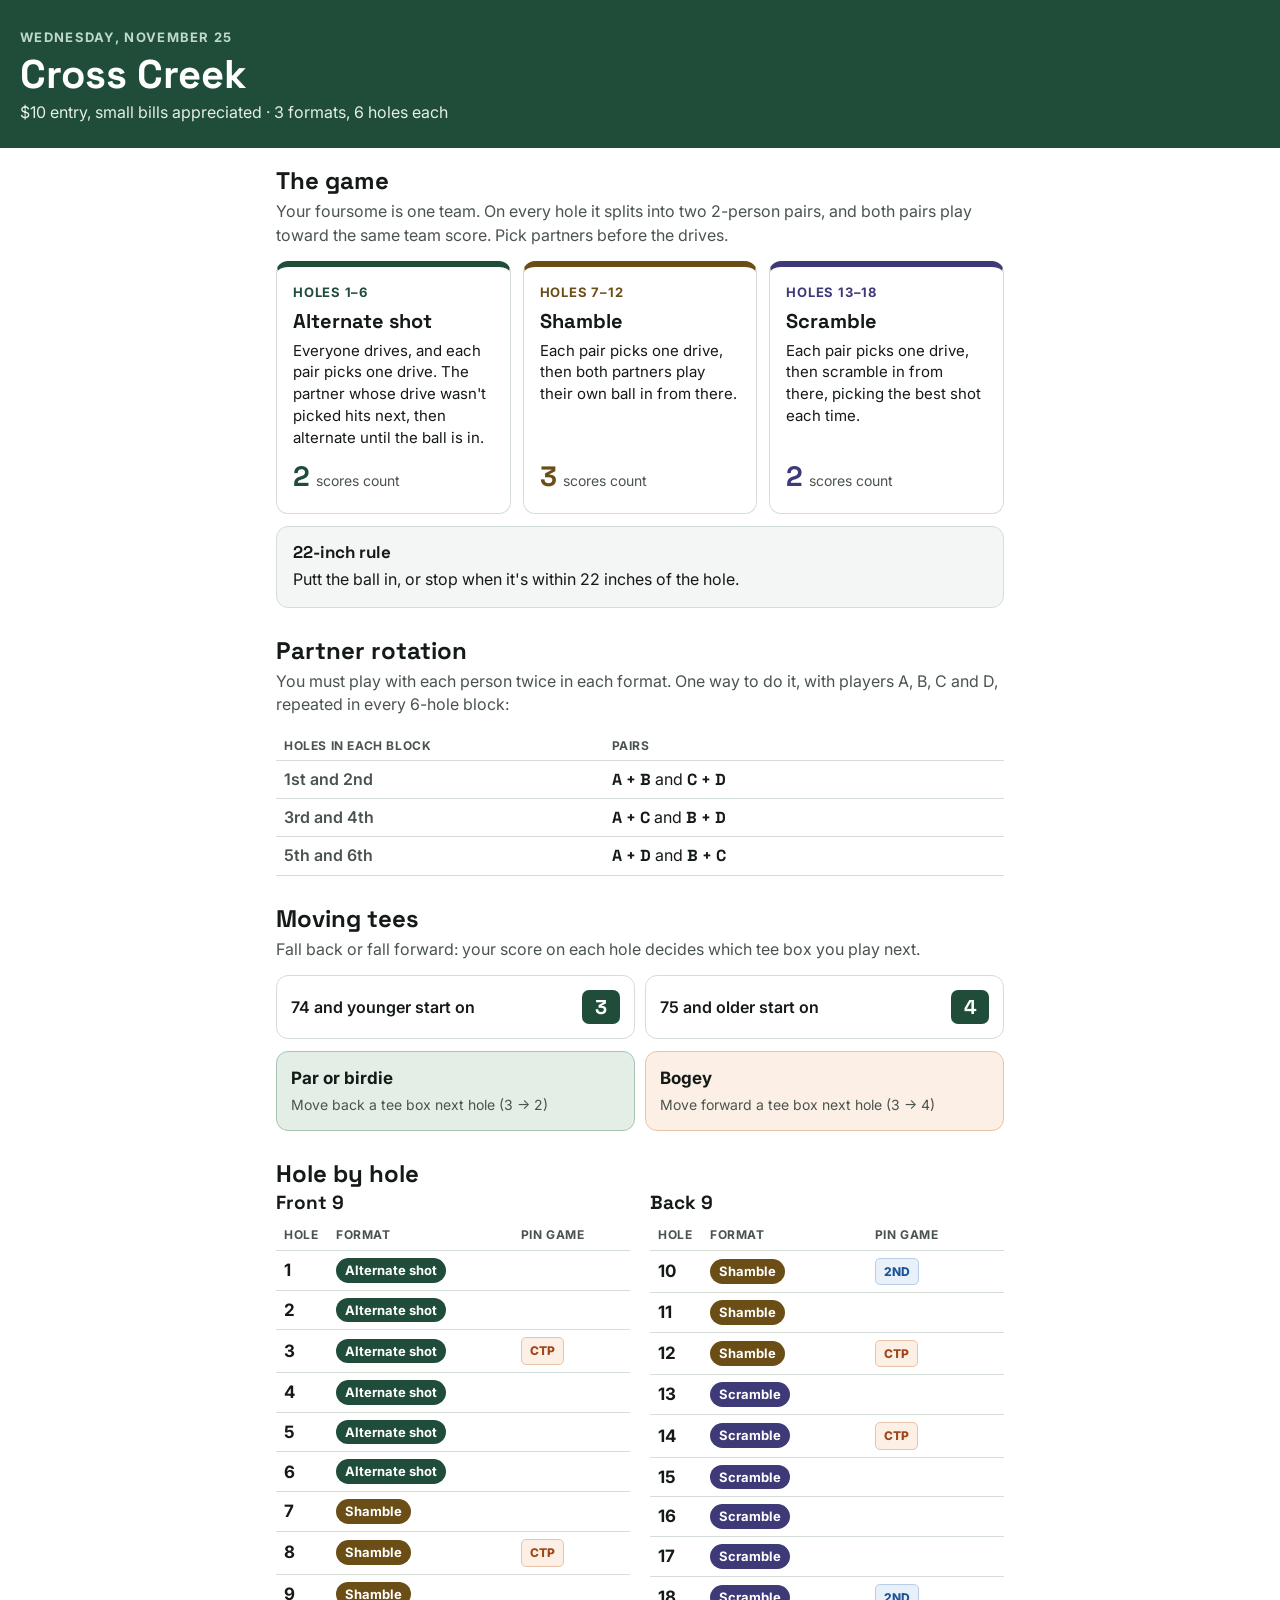
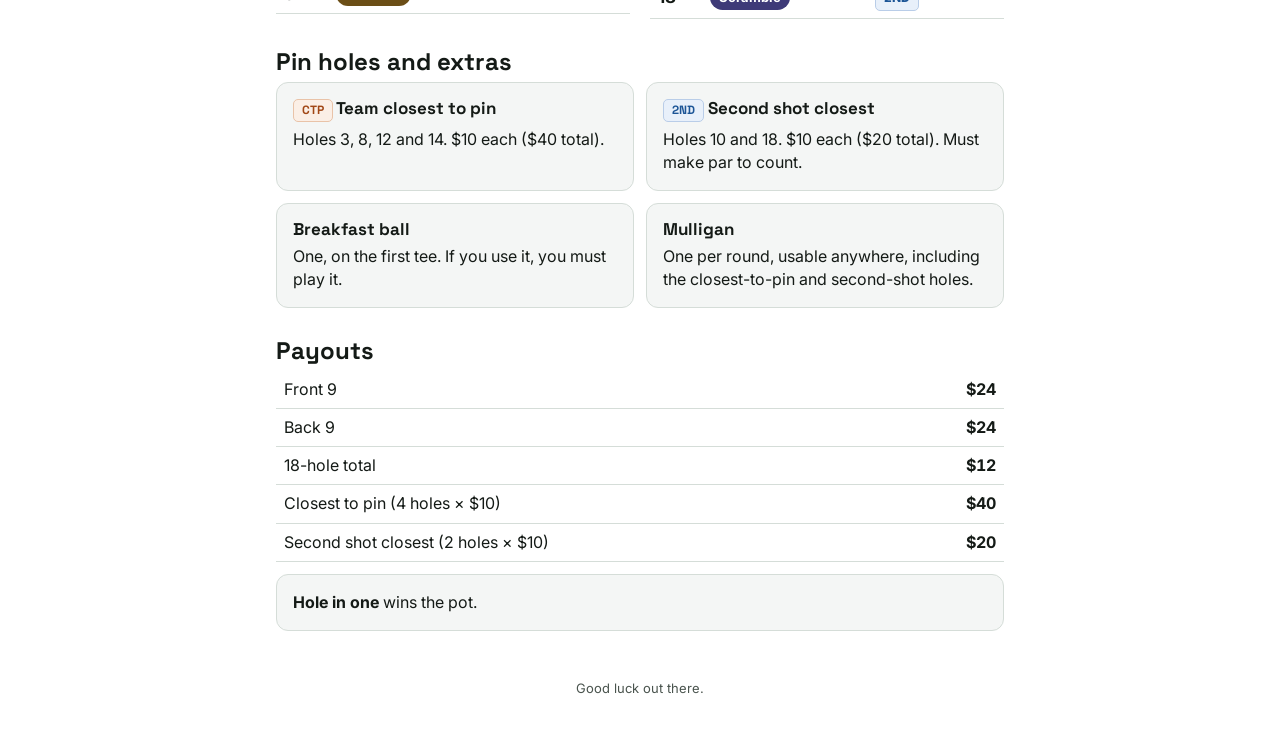
==== index.html @ bc9d1f10 "add game for 20261125" ====
<!doctype html>
<html lang="en">
<head>
<meta charset="utf-8">
<meta name="viewport" content="width=device-width, initial-scale=1">
<title>Cross Creek · Wednesday, Nov 25</title>
<meta name="description" content="Format, moving tees, pin holes and payouts for Wednesday's game at Cross Creek.">
<link rel="preconnect" href="https://fonts.googleapis.com">
<link rel="preconnect" href="https://fonts.gstatic.com" crossorigin>
<link href="https://fonts.googleapis.com/css2?family=Inter:wght@400;500;600;700;800&family=Space+Grotesk:wght@500;700&display=swap" rel="stylesheet">
<style>
  :root {
    --green: #1F4D3A; --pale: #E3EEE7; --pale-line: #A9C4B3;
    --ink: #141A16; --muted: #4A544E; --line: #D5DDD8; --soft: #F4F6F5;
    --ctp-bg: #FBEFE6; --ctp: #A14716; --ctp-line: #E9C3A8;
    --nd-bg: #E8F0FA; --nd: #1C5596; --nd-line: #B9CDE8;
    --alt: #1F4D3A; --sham: #6B4E16; --scr: #3E3A78;
  }
  * { box-sizing: border-box; }
  body { margin: 0; font-family: Inter, system-ui, sans-serif; color: var(--ink); background: #fff; line-height: 1.45; }
  h1, h2, h3 { font-family: "Space Grotesk", Inter, sans-serif; line-height: 1.1; margin: 0; }
  header { background: var(--green); color: #fff; padding: 28px 20px 24px; }
  header .eyebrow { font-size: 13px; font-weight: 700; letter-spacing: .1em; text-transform: uppercase; color: #BFD8C9; }
  header h1 { font-size: 40px; margin: 6px 0 4px; }
  header p { margin: 0; color: #E3EEE7; font-size: 16px; }
  main { max-width: 760px; margin: 0 auto; padding: 20px 16px 48px; display: flex; flex-direction: column; gap: 30px; }
  section > h2 { font-size: 24px; margin-bottom: 6px; }
  section > p.lead { margin: 0 0 14px; color: var(--muted); }

  .formats { display: grid; grid-template-columns: repeat(auto-fit, minmax(220px, 1fr)); gap: 12px; }
  .fmt { border: 1px solid var(--line); border-radius: 12px; padding: 16px; border-top: 6px solid var(--c); display: flex; flex-direction: column; gap: 8px; }
  .fmt .holes { font-size: 13px; font-weight: 700; letter-spacing: .06em; text-transform: uppercase; color: var(--c); }
  .fmt h3 { font-size: 20px; }
  .fmt p { margin: 0; font-size: 15px; }
  .fmt .take { margin-top: auto; display: inline-flex; align-items: baseline; gap: 6px; font-size: 14px; color: var(--muted); }
  .fmt .take b { font-family: "Space Grotesk", sans-serif; font-size: 28px; color: var(--c); }

  table { width: 100%; border-collapse: collapse; }
  th { text-align: left; font-size: 12px; text-transform: uppercase; letter-spacing: .05em; color: var(--muted); padding: 6px 8px; border-bottom: 1px solid var(--line); }
  td { padding: 7px 8px; border-bottom: 1px solid var(--line); vertical-align: middle; }

  .card { background: var(--soft); border: 1px solid var(--line); border-radius: 12px; padding: 16px; }
  .card h3 { font-size: 17px; margin-bottom: 6px; }
  .card p, .card ul { margin: 0; }
  .card ul { padding-left: 18px; }
  .card li + li { margin-top: 4px; }
  .grid2 { display: grid; grid-template-columns: repeat(auto-fit, minmax(260px, 1fr)); gap: 12px; }

  .pairs td:first-child { font-weight: 600; color: var(--muted); width: 45%; }
  .pairs td { font-size: 16px; }
  .pairs b { font-family: "Space Grotesk", sans-serif; }

  .tee { display: inline-flex; align-items: center; justify-content: center; min-width: 38px; height: 34px; padding: 0 6px; border-radius: 7px; font-family: "Space Grotesk", sans-serif; font-weight: 700; font-size: 20px; background: var(--green); color: #fff; }
  .start { display: grid; grid-template-columns: 1fr 1fr; gap: 10px; margin-bottom: 12px; }
  .start div { border: 1px solid var(--line); border-radius: 12px; padding: 14px; display: flex; align-items: center; justify-content: space-between; gap: 10px; font-weight: 600; }
  .moves { display: grid; grid-template-columns: 1fr 1fr; gap: 10px; }
  .moves div { border-radius: 12px; padding: 14px; }
  .moves .back { background: var(--pale); border: 1px solid var(--pale-line); }
  .moves .fwd { background: var(--ctp-bg); border: 1px solid var(--ctp-line); }
  .moves b { display: block; font-size: 17px; margin-bottom: 2px; }
  .moves span { font-size: 14px; color: var(--muted); }

  .holes-table td.hole { font-weight: 700; font-size: 17px; width: 52px; }
  .fpill { display: inline-block; font-size: 13px; font-weight: 700; padding: 3px 9px; border-radius: 999px; color: #fff; }
  .fpill.alt { background: var(--alt); } .fpill.sham { background: var(--sham); } .fpill.scr { background: var(--scr); }
  .tag { display: inline-block; font-size: 12px; font-weight: 800; padding: 4px 8px; border-radius: 5px; border: 1px solid; }
  .tag.ctp { background: var(--ctp-bg); color: var(--ctp); border-color: var(--ctp-line); }
  .tag.nd { background: var(--nd-bg); color: var(--nd); border-color: var(--nd-line); }
  .nines { display: grid; grid-template-columns: repeat(auto-fit, minmax(300px, 1fr)); gap: 20px; }
  .nines h3 { font-size: 19px; margin-bottom: 6px; }

  .money td:last-child { text-align: right; font-weight: 700; font-variant-numeric: tabular-nums; }
  .money tr.total td { border-bottom: 0; border-top: 2px solid var(--ink); font-weight: 800; }
  footer { text-align: center; font-size: 13px; color: var(--muted); padding: 0 16px 32px; }
</style>
</head>
<body>
<header>
  <div class="eyebrow">Wednesday, November 25</div>
  <h1>Cross Creek</h1>
  <p>$10 entry, small bills appreciated · 3 formats, 6 holes each</p>
</header>

<main>
  <section aria-labelledby="fmt-h">
    <h2 id="fmt-h">The game</h2>
    <p class="lead">Your foursome is one team. On every hole it splits into two 2-person pairs, and both pairs play toward the same team score. Pick partners before the drives.</p>
    <div class="formats">
      <div class="fmt" style="--c: var(--alt)">
        <span class="holes">Holes 1–6</span>
        <h3>Alternate shot</h3>
        <p>Everyone drives, and each pair picks one drive. The partner whose drive wasn't picked hits next, then alternate until the ball is in.</p>
        <span class="take"><b>2</b> scores count</span>
      </div>
      <div class="fmt" style="--c: var(--sham)">
        <span class="holes">Holes 7–12</span>
        <h3>Shamble</h3>
        <p>Each pair picks one drive, then both partners play their own ball in from there.</p>
        <span class="take"><b>3</b> scores count</span>
      </div>
      <div class="fmt" style="--c: var(--scr)">
        <span class="holes">Holes 13–18</span>
        <h3>Scramble</h3>
        <p>Each pair picks one drive, then scramble in from there, picking the best shot each time.</p>
        <span class="take"><b>2</b> scores count</span>
      </div>
    </div>
    <div class="card" style="margin-top:12px">
      <h3>22-inch rule</h3>
      <p>Putt the ball in, or stop when it's within 22 inches of the hole.</p>
    </div>
  </section>

  <section aria-labelledby="pair-h">
    <h2 id="pair-h">Partner rotation</h2>
    <p class="lead">You must play with each person twice in each format. One way to do it, with players A, B, C and D, repeated in every 6-hole block:</p>
    <table class="pairs">
      <thead><tr><th scope="col">Holes in each block</th><th scope="col">Pairs</th></tr></thead>
      <tbody>
        <tr><td>1st and 2nd</td><td><b>A + B</b> and <b>C + D</b></td></tr>
        <tr><td>3rd and 4th</td><td><b>A + C</b> and <b>B + D</b></td></tr>
        <tr><td>5th and 6th</td><td><b>A + D</b> and <b>B + C</b></td></tr>
      </tbody>
    </table>
  </section>

  <section aria-labelledby="tee-h">
    <h2 id="tee-h">Moving tees</h2>
    <p class="lead">Fall back or fall forward: your score on each hole decides which tee box you play next.</p>
    <div class="start">
      <div>74 and younger start on <span class="tee">3</span></div>
      <div>75 and older start on <span class="tee">4</span></div>
    </div>
    <div class="moves">
      <div class="back"><b>Par or birdie</b><span>Move back a tee box next hole (3 → 2)</span></div>
      <div class="fwd"><b>Bogey</b><span>Move forward a tee box next hole (3 → 4)</span></div>
    </div>
  </section>

  <section aria-labelledby="holes-h">
    <h2 id="holes-h">Hole by hole</h2>
    <div class="nines">
      <div>
        <h3>Front 9</h3>
        <table class="holes-table"><thead><tr><th scope="col">Hole</th><th scope="col">Format</th><th scope="col">Pin game</th></tr></thead>
          <tbody id="front"></tbody></table>
      </div>
      <div>
        <h3>Back 9</h3>
        <table class="holes-table"><thead><tr><th scope="col">Hole</th><th scope="col">Format</th><th scope="col">Pin game</th></tr></thead>
          <tbody id="back"></tbody></table>
      </div>
    </div>
  </section>

  <section aria-labelledby="pin-h">
    <h2 id="pin-h">Pin holes and extras</h2>
    <div class="grid2">
      <div class="card">
        <h3><span class="tag ctp">CTP</span> Team closest to pin</h3>
        <p>Holes 3, 8, 12 and 14. $10 each ($40 total).</p>
      </div>
      <div class="card">
        <h3><span class="tag nd">2ND</span> Second shot closest</h3>
        <p>Holes 10 and 18. $10 each ($20 total). Must make par to count.</p>
      </div>
      <div class="card">
        <h3>Breakfast ball</h3>
        <p>One, on the first tee. If you use it, you must play it.</p>
      </div>
      <div class="card">
        <h3>Mulligan</h3>
        <p>One per round, usable anywhere, including the closest-to-pin and second-shot holes.</p>
      </div>
    </div>
  </section>

  <section aria-labelledby="money-h">
    <h2 id="money-h">Payouts</h2>
    <table class="money">
      <tbody>
        <tr><td>Front 9</td><td>$24</td></tr>
        <tr><td>Back 9</td><td>$24</td></tr>
        <tr><td>18-hole total</td><td>$12</td></tr>
        <tr><td>Closest to pin (4 holes × $10)</td><td>$40</td></tr>
        <tr><td>Second shot closest (2 holes × $10)</td><td>$20</td></tr>
      </tbody>
    </table>
    <div class="card" style="margin-top:12px">
      <p><strong>Hole in one</strong> wins the pot.</p>
    </div>
  </section>
</main>

<footer>Good luck out there.</footer>

<script>
  var GAMES = {3: "CTP", 8: "CTP", 12: "CTP", 14: "CTP", 10: "2ND", 18: "2ND"};
  function format(h) {
    if (h <= 6)  return '<span class="fpill alt">Alternate shot</span>';
    if (h <= 12) return '<span class="fpill sham">Shamble</span>';
    return '<span class="fpill scr">Scramble</span>';
  }
  function rows(from, to) {
    var html = "";
    for (var h = from; h <= to; h++) {
      var g = GAMES[h];
      var tag = g ? '<span class="tag ' + (g === "CTP" ? "ctp" : "nd") + '">' + g + '</span>' : '';
      html += '<tr><td class="hole">' + h + '</td><td>' + format(h) + '</td><td>' + tag + '</td></tr>';
    }
    return html;
  }
  document.getElementById("front").innerHTML = rows(1, 9);
  document.getElementById("back").innerHTML = rows(10, 18);
</script>
</body>
</html>
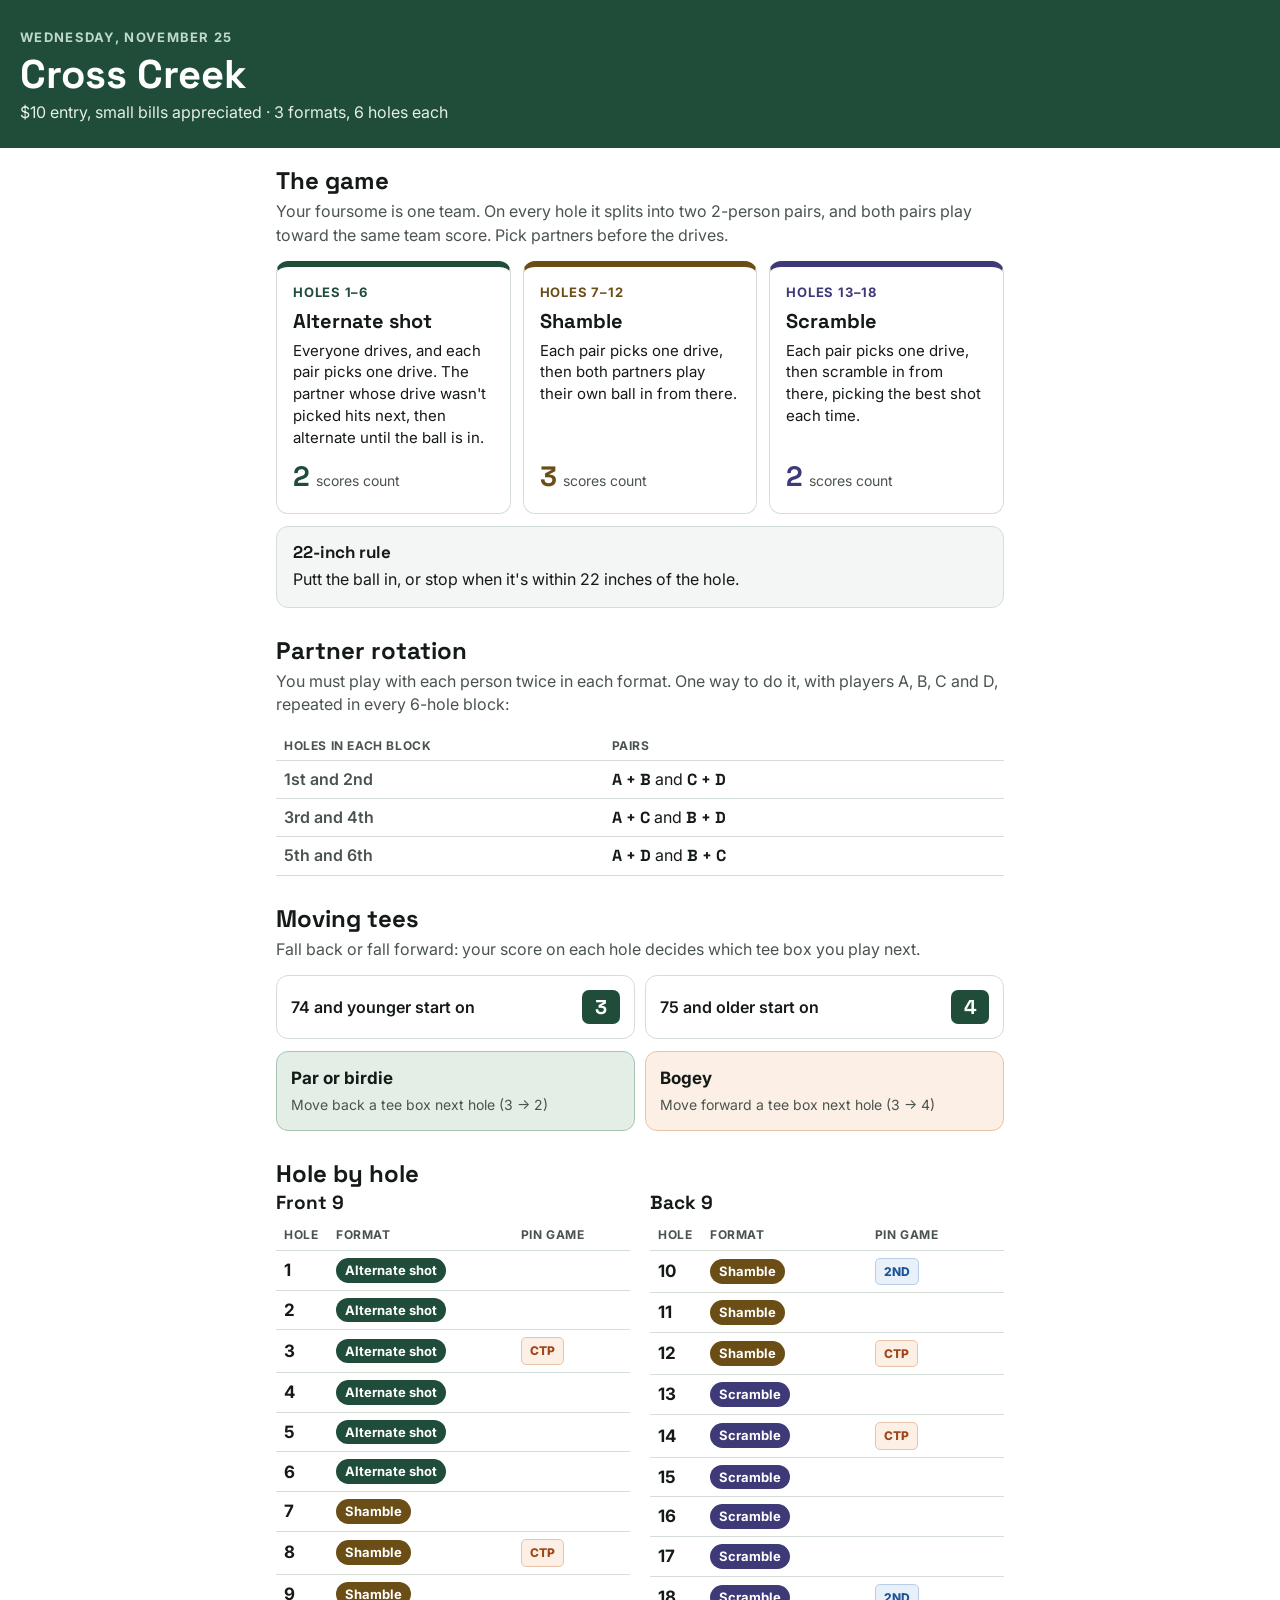
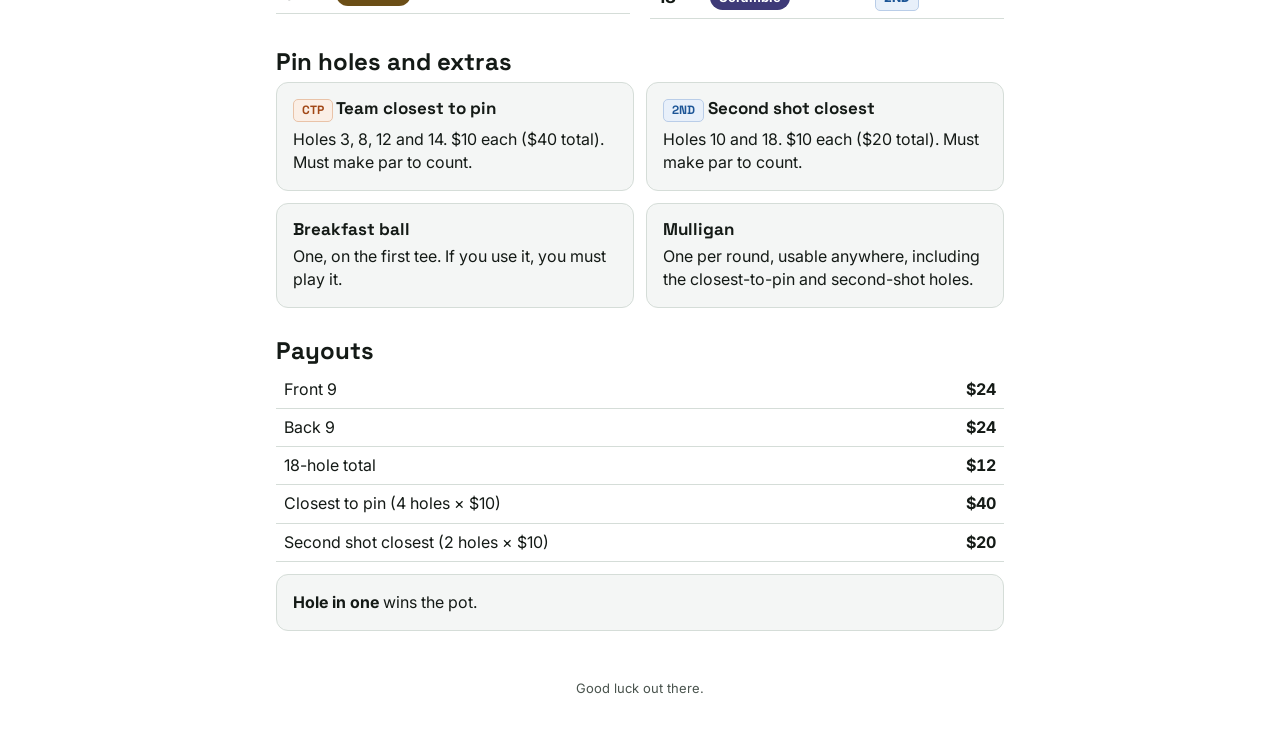
==== commit 68f5ab46: "add correction" ====
--- a/index.html
+++ b/index.html
@@ -158,7 +158,7 @@
     <div class="grid2">
       <div class="card">
         <h3><span class="tag ctp">CTP</span> Team closest to pin</h3>
-        <p>Holes 3, 8, 12 and 14. $10 each ($40 total).</p>
+        <p>Holes 3, 8, 12 and 14. $10 each ($40 total). Must make par to count.</p>
       </div>
       <div class="card">
         <h3><span class="tag nd">2ND</span> Second shot closest</h3>
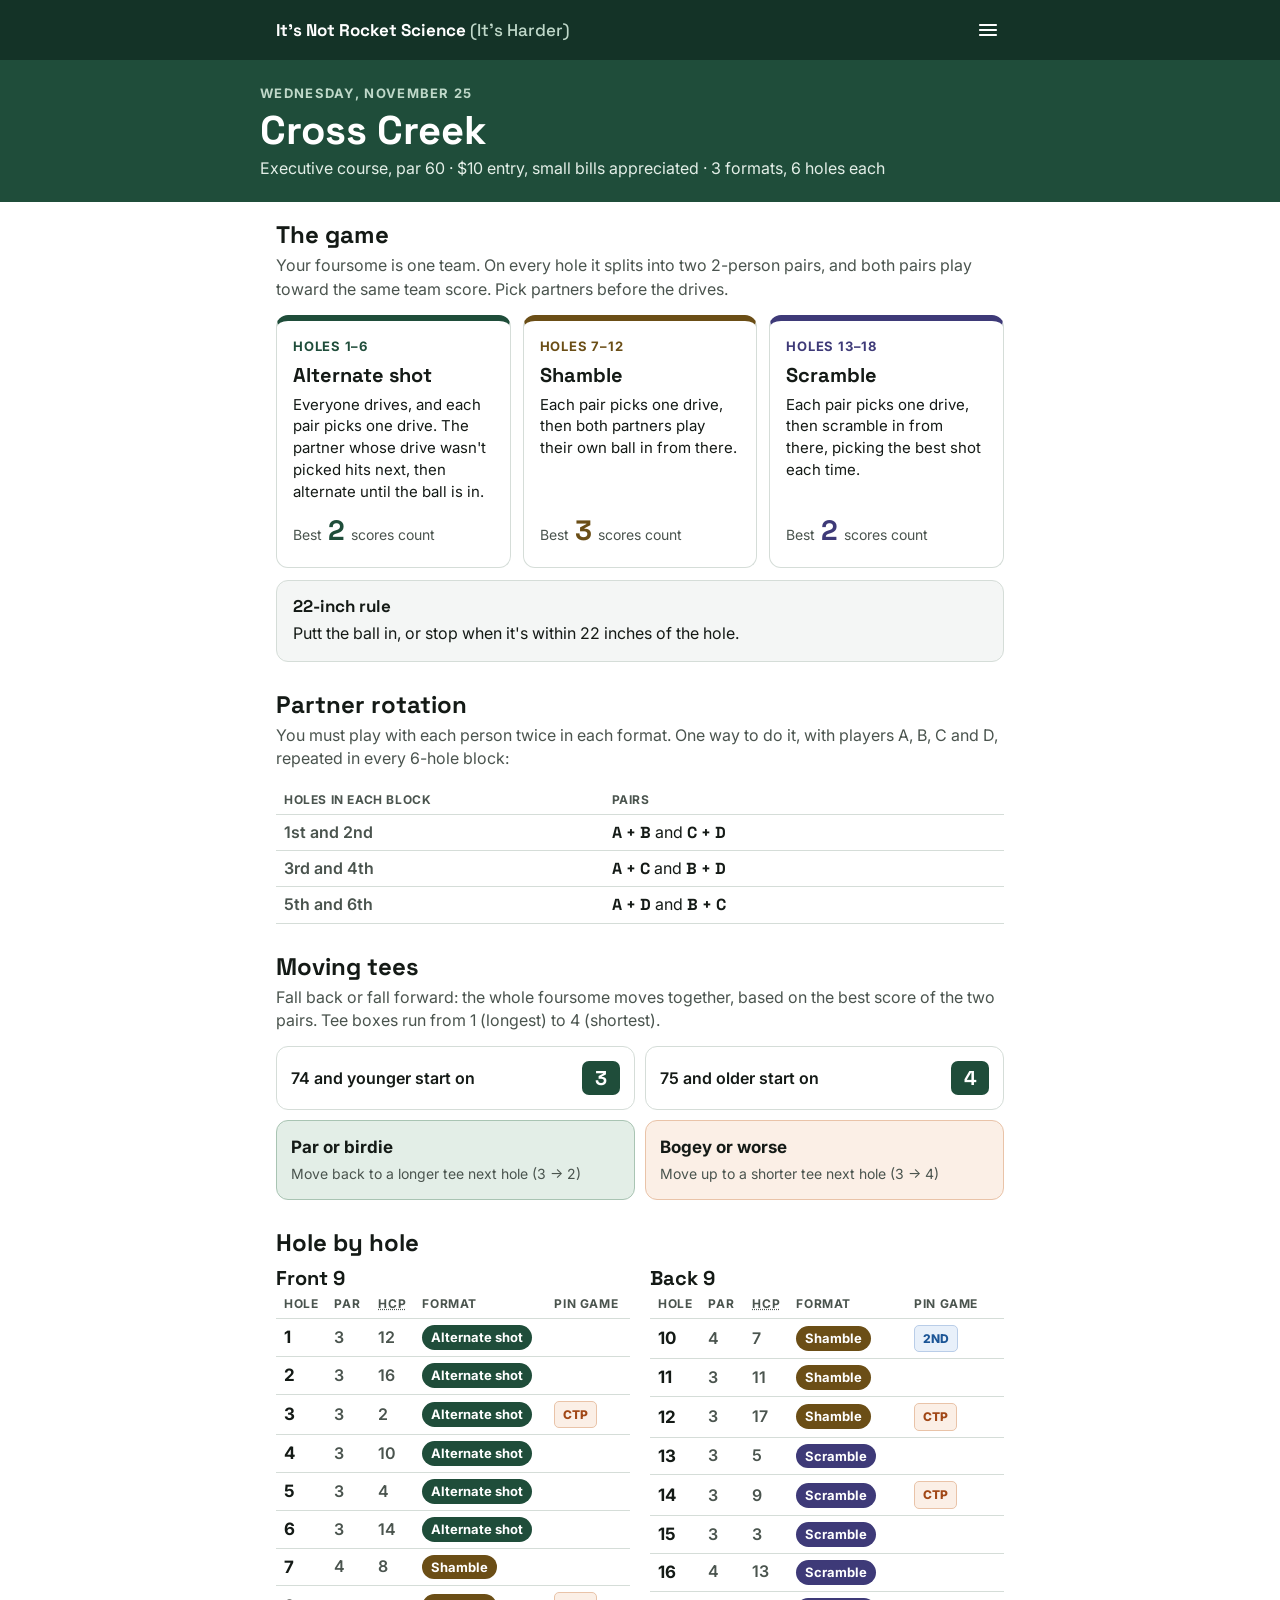
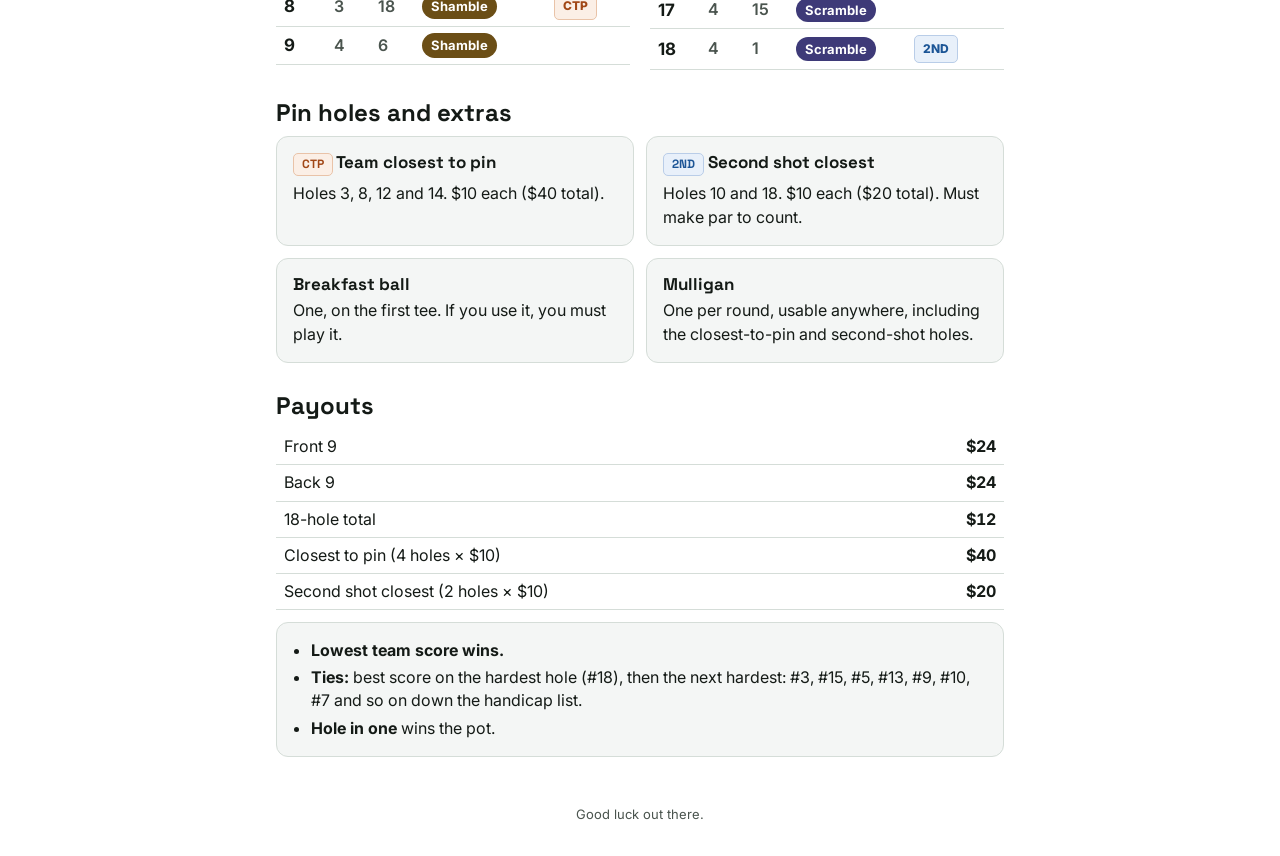
==== commit 52d83792: "initial menu" ====
--- a/index.html
+++ b/index.html
@@ -3,215 +3,22 @@
 <head>
 <meta charset="utf-8">
 <meta name="viewport" content="width=device-width, initial-scale=1">
-<title>Cross Creek · Wednesday, Nov 25</title>
-<meta name="description" content="Format, moving tees, pin holes and payouts for Wednesday's game at Cross Creek.">
-<link rel="preconnect" href="https://fonts.googleapis.com">
-<link rel="preconnect" href="https://fonts.gstatic.com" crossorigin>
-<link href="https://fonts.googleapis.com/css2?family=Inter:wght@400;500;600;700;800&family=Space+Grotesk:wght@500;700&display=swap" rel="stylesheet">
-<style>
-  :root {
-    --green: #1F4D3A; --pale: #E3EEE7; --pale-line: #A9C4B3;
-    --ink: #141A16; --muted: #4A544E; --line: #D5DDD8; --soft: #F4F6F5;
-    --ctp-bg: #FBEFE6; --ctp: #A14716; --ctp-line: #E9C3A8;
-    --nd-bg: #E8F0FA; --nd: #1C5596; --nd-line: #B9CDE8;
-    --alt: #1F4D3A; --sham: #6B4E16; --scr: #3E3A78;
-  }
-  * { box-sizing: border-box; }
-  body { margin: 0; font-family: Inter, system-ui, sans-serif; color: var(--ink); background: #fff; line-height: 1.45; }
-  h1, h2, h3 { font-family: "Space Grotesk", Inter, sans-serif; line-height: 1.1; margin: 0; }
-  header { background: var(--green); color: #fff; padding: 28px 20px 24px; }
-  header .eyebrow { font-size: 13px; font-weight: 700; letter-spacing: .1em; text-transform: uppercase; color: #BFD8C9; }
-  header h1 { font-size: 40px; margin: 6px 0 4px; }
-  header p { margin: 0; color: #E3EEE7; font-size: 16px; }
-  main { max-width: 760px; margin: 0 auto; padding: 20px 16px 48px; display: flex; flex-direction: column; gap: 30px; }
-  section > h2 { font-size: 24px; margin-bottom: 6px; }
-  section > p.lead { margin: 0 0 14px; color: var(--muted); }
-
-  .formats { display: grid; grid-template-columns: repeat(auto-fit, minmax(220px, 1fr)); gap: 12px; }
-  .fmt { border: 1px solid var(--line); border-radius: 12px; padding: 16px; border-top: 6px solid var(--c); display: flex; flex-direction: column; gap: 8px; }
-  .fmt .holes { font-size: 13px; font-weight: 700; letter-spacing: .06em; text-transform: uppercase; color: var(--c); }
-  .fmt h3 { font-size: 20px; }
-  .fmt p { margin: 0; font-size: 15px; }
-  .fmt .take { margin-top: auto; display: inline-flex; align-items: baseline; gap: 6px; font-size: 14px; color: var(--muted); }
-  .fmt .take b { font-family: "Space Grotesk", sans-serif; font-size: 28px; color: var(--c); }
-
-  table { width: 100%; border-collapse: collapse; }
-  th { text-align: left; font-size: 12px; text-transform: uppercase; letter-spacing: .05em; color: var(--muted); padding: 6px 8px; border-bottom: 1px solid var(--line); }
-  td { padding: 7px 8px; border-bottom: 1px solid var(--line); vertical-align: middle; }
-
-  .card { background: var(--soft); border: 1px solid var(--line); border-radius: 12px; padding: 16px; }
-  .card h3 { font-size: 17px; margin-bottom: 6px; }
-  .card p, .card ul { margin: 0; }
-  .card ul { padding-left: 18px; }
-  .card li + li { margin-top: 4px; }
-  .grid2 { display: grid; grid-template-columns: repeat(auto-fit, minmax(260px, 1fr)); gap: 12px; }
-
-  .pairs td:first-child { font-weight: 600; color: var(--muted); width: 45%; }
-  .pairs td { font-size: 16px; }
-  .pairs b { font-family: "Space Grotesk", sans-serif; }
-
-  .tee { display: inline-flex; align-items: center; justify-content: center; min-width: 38px; height: 34px; padding: 0 6px; border-radius: 7px; font-family: "Space Grotesk", sans-serif; font-weight: 700; font-size: 20px; background: var(--green); color: #fff; }
-  .start { display: grid; grid-template-columns: 1fr 1fr; gap: 10px; margin-bottom: 12px; }
-  .start div { border: 1px solid var(--line); border-radius: 12px; padding: 14px; display: flex; align-items: center; justify-content: space-between; gap: 10px; font-weight: 600; }
-  .moves { display: grid; grid-template-columns: 1fr 1fr; gap: 10px; }
-  .moves div { border-radius: 12px; padding: 14px; }
-  .moves .back { background: var(--pale); border: 1px solid var(--pale-line); }
-  .moves .fwd { background: var(--ctp-bg); border: 1px solid var(--ctp-line); }
-  .moves b { display: block; font-size: 17px; margin-bottom: 2px; }
-  .moves span { font-size: 14px; color: var(--muted); }
-
-  .holes-table td.hole { font-weight: 700; font-size: 17px; width: 52px; }
-  .fpill { display: inline-block; font-size: 13px; font-weight: 700; padding: 3px 9px; border-radius: 999px; color: #fff; }
-  .fpill.alt { background: var(--alt); } .fpill.sham { background: var(--sham); } .fpill.scr { background: var(--scr); }
-  .tag { display: inline-block; font-size: 12px; font-weight: 800; padding: 4px 8px; border-radius: 5px; border: 1px solid; }
-  .tag.ctp { background: var(--ctp-bg); color: var(--ctp); border-color: var(--ctp-line); }
-  .tag.nd { background: var(--nd-bg); color: var(--nd); border-color: var(--nd-line); }
-  .nines { display: grid; grid-template-columns: repeat(auto-fit, minmax(300px, 1fr)); gap: 20px; }
-  .nines h3 { font-size: 19px; margin-bottom: 6px; }
-
-  .money td:last-child { text-align: right; font-weight: 700; font-variant-numeric: tabular-nums; }
-  .money tr.total td { border-bottom: 0; border-top: 2px solid var(--ink); font-weight: 800; }
-  footer { text-align: center; font-size: 13px; color: var(--muted); padding: 0 16px 32px; }
-</style>
+<title>It's Not Rocket Science (It's Harder)</title>
+<script src="games.js"></script>
+<script>
+  // Open the game with the latest date.
+  if (window.GAMES && window.GAMES.length) location.replace(window.GAMES[0].path);
+</script>
+<link rel="stylesheet" href="style.css">
 </head>
 <body>
-<header>
-  <div class="eyebrow">Wednesday, November 25</div>
-  <h1>Cross Creek</h1>
-  <p>$10 entry, small bills appreciated · 3 formats, 6 holes each</p>
-</header>
-
 <main>
-  <section aria-labelledby="fmt-h">
-    <h2 id="fmt-h">The game</h2>
-    <p class="lead">Your foursome is one team. On every hole it splits into two 2-person pairs, and both pairs play toward the same team score. Pick partners before the drives.</p>
-    <div class="formats">
-      <div class="fmt" style="--c: var(--alt)">
-        <span class="holes">Holes 1–6</span>
-        <h3>Alternate shot</h3>
-        <p>Everyone drives, and each pair picks one drive. The partner whose drive wasn't picked hits next, then alternate until the ball is in.</p>
-        <span class="take"><b>2</b> scores count</span>
-      </div>
-      <div class="fmt" style="--c: var(--sham)">
-        <span class="holes">Holes 7–12</span>
-        <h3>Shamble</h3>
-        <p>Each pair picks one drive, then both partners play their own ball in from there.</p>
-        <span class="take"><b>3</b> scores count</span>
-      </div>
-      <div class="fmt" style="--c: var(--scr)">
-        <span class="holes">Holes 13–18</span>
-        <h3>Scramble</h3>
-        <p>Each pair picks one drive, then scramble in from there, picking the best shot each time.</p>
-        <span class="take"><b>2</b> scores count</span>
-      </div>
-    </div>
-    <div class="card" style="margin-top:12px">
-      <h3>22-inch rule</h3>
-      <p>Putt the ball in, or stop when it's within 22 inches of the hole.</p>
-    </div>
-  </section>
-
-  <section aria-labelledby="pair-h">
-    <h2 id="pair-h">Partner rotation</h2>
-    <p class="lead">You must play with each person twice in each format. One way to do it, with players A, B, C and D, repeated in every 6-hole block:</p>
-    <table class="pairs">
-      <thead><tr><th scope="col">Holes in each block</th><th scope="col">Pairs</th></tr></thead>
-      <tbody>
-        <tr><td>1st and 2nd</td><td><b>A + B</b> and <b>C + D</b></td></tr>
-        <tr><td>3rd and 4th</td><td><b>A + C</b> and <b>B + D</b></td></tr>
-        <tr><td>5th and 6th</td><td><b>A + D</b> and <b>B + C</b></td></tr>
-      </tbody>
-    </table>
-  </section>
-
-  <section aria-labelledby="tee-h">
-    <h2 id="tee-h">Moving tees</h2>
-    <p class="lead">Fall back or fall forward: your score on each hole decides which tee box you play next.</p>
-    <div class="start">
-      <div>74 and younger start on <span class="tee">3</span></div>
-      <div>75 and older start on <span class="tee">4</span></div>
-    </div>
-    <div class="moves">
-      <div class="back"><b>Par or birdie</b><span>Move back a tee box next hole (3 → 2)</span></div>
-      <div class="fwd"><b>Bogey</b><span>Move forward a tee box next hole (3 → 4)</span></div>
-    </div>
-  </section>
-
-  <section aria-labelledby="holes-h">
-    <h2 id="holes-h">Hole by hole</h2>
-    <div class="nines">
-      <div>
-        <h3>Front 9</h3>
-        <table class="holes-table"><thead><tr><th scope="col">Hole</th><th scope="col">Format</th><th scope="col">Pin game</th></tr></thead>
-          <tbody id="front"></tbody></table>
-      </div>
-      <div>
-        <h3>Back 9</h3>
-        <table class="holes-table"><thead><tr><th scope="col">Hole</th><th scope="col">Format</th><th scope="col">Pin game</th></tr></thead>
-          <tbody id="back"></tbody></table>
-      </div>
-    </div>
-  </section>
-
-  <section aria-labelledby="pin-h">
-    <h2 id="pin-h">Pin holes and extras</h2>
-    <div class="grid2">
-      <div class="card">
-        <h3><span class="tag ctp">CTP</span> Team closest to pin</h3>
-        <p>Holes 3, 8, 12 and 14. $10 each ($40 total). Must make par to count.</p>
-      </div>
-      <div class="card">
-        <h3><span class="tag nd">2ND</span> Second shot closest</h3>
-        <p>Holes 10 and 18. $10 each ($20 total). Must make par to count.</p>
-      </div>
-      <div class="card">
-        <h3>Breakfast ball</h3>
-        <p>One, on the first tee. If you use it, you must play it.</p>
-      </div>
-      <div class="card">
-        <h3>Mulligan</h3>
-        <p>One per round, usable anywhere, including the closest-to-pin and second-shot holes.</p>
-      </div>
-    </div>
-  </section>
-
-  <section aria-labelledby="money-h">
-    <h2 id="money-h">Payouts</h2>
-    <table class="money">
-      <tbody>
-        <tr><td>Front 9</td><td>$24</td></tr>
-        <tr><td>Back 9</td><td>$24</td></tr>
-        <tr><td>18-hole total</td><td>$12</td></tr>
-        <tr><td>Closest to pin (4 holes × $10)</td><td>$40</td></tr>
-        <tr><td>Second shot closest (2 holes × $10)</td><td>$20</td></tr>
-      </tbody>
-    </table>
-    <div class="card" style="margin-top:12px">
-      <p><strong>Hole in one</strong> wins the pot.</p>
-    </div>
-  </section>
+  <h1>It's Not Rocket Science (It's Harder)</h1>
+  <p>Opening the latest game. If nothing happens, pick one:</p>
+  <ul>
+    <li><a href="games/2026-11-25.html">Wednesday, Nov 25 · Cross Creek</a></li>
+    <li><a href="games/2026-11-23.html">Monday, Nov 23 · Cross Creek</a></li>
+  </ul>
 </main>
-
-<footer>Good luck out there.</footer>
-
-<script>
-  var GAMES = {3: "CTP", 8: "CTP", 12: "CTP", 14: "CTP", 10: "2ND", 18: "2ND"};
-  function format(h) {
-    if (h <= 6)  return '<span class="fpill alt">Alternate shot</span>';
-    if (h <= 12) return '<span class="fpill sham">Shamble</span>';
-    return '<span class="fpill scr">Scramble</span>';
-  }
-  function rows(from, to) {
-    var html = "";
-    for (var h = from; h <= to; h++) {
-      var g = GAMES[h];
-      var tag = g ? '<span class="tag ' + (g === "CTP" ? "ctp" : "nd") + '">' + g + '</span>' : '';
-      html += '<tr><td class="hole">' + h + '</td><td>' + format(h) + '</td><td>' + tag + '</td></tr>';
-    }
-    return html;
-  }
-  document.getElementById("front").innerHTML = rows(1, 9);
-  document.getElementById("back").innerHTML = rows(10, 18);
-</script>
 </body>
 </html>
--- a/style.css
+++ b/style.css
@@ -0,0 +1,105 @@
+:root {
+  --green: #1F4D3A; --green-dark: #143327; --pale: #E3EEE7; --pale-line: #A9C4B3;
+  --ink: #141A16; --muted: #4A544E; --line: #D5DDD8; --soft: #F4F6F5;
+  --ctp-bg: #FBEFE6; --ctp: #A14716; --ctp-line: #E9C3A8;
+  --nd-bg: #E8F0FA; --nd: #1C5596; --nd-line: #B9CDE8;
+  --alt: #1F4D3A; --sham: #6B4E16; --scr: #3E3A78;
+}
+* { box-sizing: border-box; }
+body { margin: 0; font-family: Inter, system-ui, sans-serif; color: var(--ink); background: #fff; line-height: 1.45; }
+h1, h2, h3 { font-family: "Space Grotesk", Inter, sans-serif; line-height: 1.1; margin: 0; }
+a { color: var(--green); }
+
+/* ---------- Site bar + archive menu ---------- */
+.site-bar { position: sticky; top: 0; z-index: 20; background: var(--green-dark); color: #fff; }
+.site-bar .inner { max-width: 760px; margin: 0 auto; padding: 6px 8px 6px 16px; display: flex; align-items: center; justify-content: space-between; gap: 12px; }
+.site-title { font-family: "Space Grotesk", sans-serif; font-weight: 700; font-size: 17px; color: #fff; text-decoration: none; line-height: 1.2; }
+.site-title span { color: #BFD8C9; font-weight: 500; }
+.menu-btn { flex-shrink: 0; width: 48px; height: 48px; border: 0; border-radius: 10px; background: transparent; color: #fff; cursor: pointer; display: inline-flex; align-items: center; justify-content: center; }
+.menu-btn:hover, .menu-btn[aria-expanded="true"] { background: rgba(255,255,255,.12); }
+.menu-btn:focus-visible { outline: 3px solid #BFD8C9; outline-offset: 2px; }
+.menu-panel { position: absolute; left: 0; right: 0; top: 100%; background: #fff; color: var(--ink); border-bottom: 1px solid var(--line); box-shadow: 0 12px 24px rgba(0,0,0,.12); }
+.menu-panel[hidden] { display: none; }
+.menu-panel .inner { max-width: 760px; margin: 0 auto; padding: 14px 16px 18px; }
+.menu-panel h2 { font-size: 13px; font-family: Inter, sans-serif; font-weight: 700; letter-spacing: .08em; text-transform: uppercase; color: var(--muted); margin-bottom: 8px; }
+.menu-panel ul { list-style: none; margin: 0; padding: 0; }
+.menu-panel li + li { border-top: 1px solid var(--line); }
+.menu-panel a { display: flex; justify-content: space-between; align-items: center; gap: 12px; padding: 12px 8px; text-decoration: none; color: var(--ink); border-radius: 8px; min-height: 48px; }
+.menu-panel a:hover { background: var(--soft); }
+.menu-panel a[aria-current="page"] { background: var(--pale); }
+.menu-panel .g-date { font-weight: 700; display: block; }
+.menu-panel .g-sub { font-size: 14px; color: var(--muted); }
+.menu-panel .badge { font-size: 12px; font-weight: 800; color: #fff; background: var(--green); padding: 3px 8px; border-radius: 999px; flex-shrink: 0; }
+
+/* ---------- Game hero ---------- */
+.hero { background: var(--green); color: #fff; padding: 24px 20px 22px; }
+.hero .inner { max-width: 760px; margin: 0 auto; }
+.hero .eyebrow { font-size: 13px; font-weight: 700; letter-spacing: .1em; text-transform: uppercase; color: #BFD8C9; }
+.hero h1 { font-size: 40px; margin: 6px 0 4px; }
+.hero p { margin: 0; color: #E3EEE7; font-size: 16px; }
+
+main { max-width: 760px; margin: 0 auto; padding: 20px 16px 48px; display: flex; flex-direction: column; gap: 30px; }
+section > h2 { font-size: 24px; margin-bottom: 10px; }
+section > p.lead { margin: -4px 0 14px; color: var(--muted); }
+footer { text-align: center; font-size: 13px; color: var(--muted); padding: 0 16px 32px; }
+
+/* ---------- Shared pieces ---------- */
+table { width: 100%; border-collapse: collapse; }
+th { text-align: left; font-size: 12px; text-transform: uppercase; letter-spacing: .05em; color: var(--muted); padding: 6px 8px; border-bottom: 1px solid var(--line); }
+td { padding: 6px 8px; border-bottom: 1px solid var(--line); vertical-align: middle; }
+td.hole { font-weight: 700; font-size: 17px; width: 50px; }
+
+.card { background: var(--soft); border: 1px solid var(--line); border-radius: 12px; padding: 16px; }
+.card h3 { font-size: 17px; margin-bottom: 6px; }
+.card p, .card ul { margin: 0; }
+.card ul { padding-left: 18px; }
+.card li + li { margin-top: 4px; }
+.grid2 { display: grid; grid-template-columns: repeat(auto-fit, minmax(260px, 1fr)); gap: 12px; }
+.nines { display: grid; grid-template-columns: repeat(auto-fit, minmax(300px, 1fr)); gap: 20px; }
+.nines h3 { font-size: 20px; }
+.nines .sub { font-size: 14px; font-weight: 600; color: var(--green); margin: 2px 0 8px; }
+
+.tag { display: inline-block; font-size: 12px; font-weight: 800; padding: 4px 8px; border-radius: 5px; border: 1px solid; }
+.tag.ctp { background: var(--ctp-bg); color: var(--ctp); border-color: var(--ctp-line); }
+.tag.nd { background: var(--nd-bg); color: var(--nd); border-color: var(--nd-line); }
+
+.tee { display: inline-flex; align-items: center; justify-content: center; width: 44px; height: 38px; border-radius: 7px; font-family: "Space Grotesk", sans-serif; font-weight: 700; font-size: 22px; }
+.tee.long { background: var(--green); color: #fff; }
+.tee.short { background: var(--pale); color: var(--green); border: 1px solid var(--pale-line); }
+.legend { display: flex; flex-direction: column; gap: 8px; font-size: 14px; color: var(--muted); margin-top: 14px; }
+.legend .tee { width: 26px; height: 22px; font-size: 13px; border-radius: 5px; vertical-align: middle; }
+
+.points { display: grid; grid-template-columns: repeat(5, minmax(0, 1fr)); gap: 6px; }
+.points div { background: var(--soft); border: 1px solid var(--line); border-radius: 10px; padding: 12px 0; text-align: center; }
+.points b { display: block; font-family: "Space Grotesk", sans-serif; font-size: 30px; line-height: 1; }
+.points span { font-size: 13px; font-weight: 600; color: var(--muted); }
+.points .par { background: var(--green); border-color: var(--green); color: #fff; }
+.points .par span { color: #D6E6DC; }
+
+.money td:last-child { text-align: right; font-weight: 700; font-variant-numeric: tabular-nums; }
+
+/* ---------- Multi-format games ---------- */
+.formats { display: grid; grid-template-columns: repeat(auto-fit, minmax(220px, 1fr)); gap: 12px; }
+.fmt { border: 1px solid var(--line); border-radius: 12px; padding: 16px; border-top: 6px solid var(--c); display: flex; flex-direction: column; gap: 8px; }
+.fmt .holes { font-size: 13px; font-weight: 700; letter-spacing: .06em; text-transform: uppercase; color: var(--c); }
+.fmt h3 { font-size: 20px; }
+.fmt p { margin: 0; font-size: 15px; }
+.fmt .take { margin-top: auto; display: inline-flex; align-items: baseline; gap: 6px; font-size: 14px; color: var(--muted); }
+.fmt .take b { font-family: "Space Grotesk", sans-serif; font-size: 28px; color: var(--c); }
+.fpill { display: inline-block; font-size: 13px; font-weight: 700; padding: 3px 9px; border-radius: 999px; color: #fff; }
+.fpill.alt { background: var(--alt); } .fpill.sham { background: var(--sham); } .fpill.scr { background: var(--scr); }
+
+.pairs td { font-size: 16px; }
+.pairs td:first-child { font-weight: 600; color: var(--muted); width: 45%; }
+.pairs b { font-family: "Space Grotesk", sans-serif; }
+
+.tee-badge { display: inline-flex; align-items: center; justify-content: center; min-width: 38px; height: 34px; padding: 0 6px; border-radius: 7px; font-family: "Space Grotesk", sans-serif; font-weight: 700; font-size: 20px; background: var(--green); color: #fff; }
+.start, .moves { display: grid; grid-template-columns: 1fr 1fr; gap: 10px; }
+.start { margin-bottom: 10px; }
+.start div { border: 1px solid var(--line); border-radius: 12px; padding: 14px; display: flex; align-items: center; justify-content: space-between; gap: 10px; font-weight: 600; }
+.moves div { border-radius: 12px; padding: 14px; }
+.moves .back { background: var(--pale); border: 1px solid var(--pale-line); }
+.moves .fwd { background: var(--ctp-bg); border: 1px solid var(--ctp-line); }
+.moves b { display: block; font-size: 17px; margin-bottom: 2px; }
+.moves span { font-size: 14px; color: var(--muted); }
+td.par { font-weight: 600; color: var(--muted); width: 44px; }
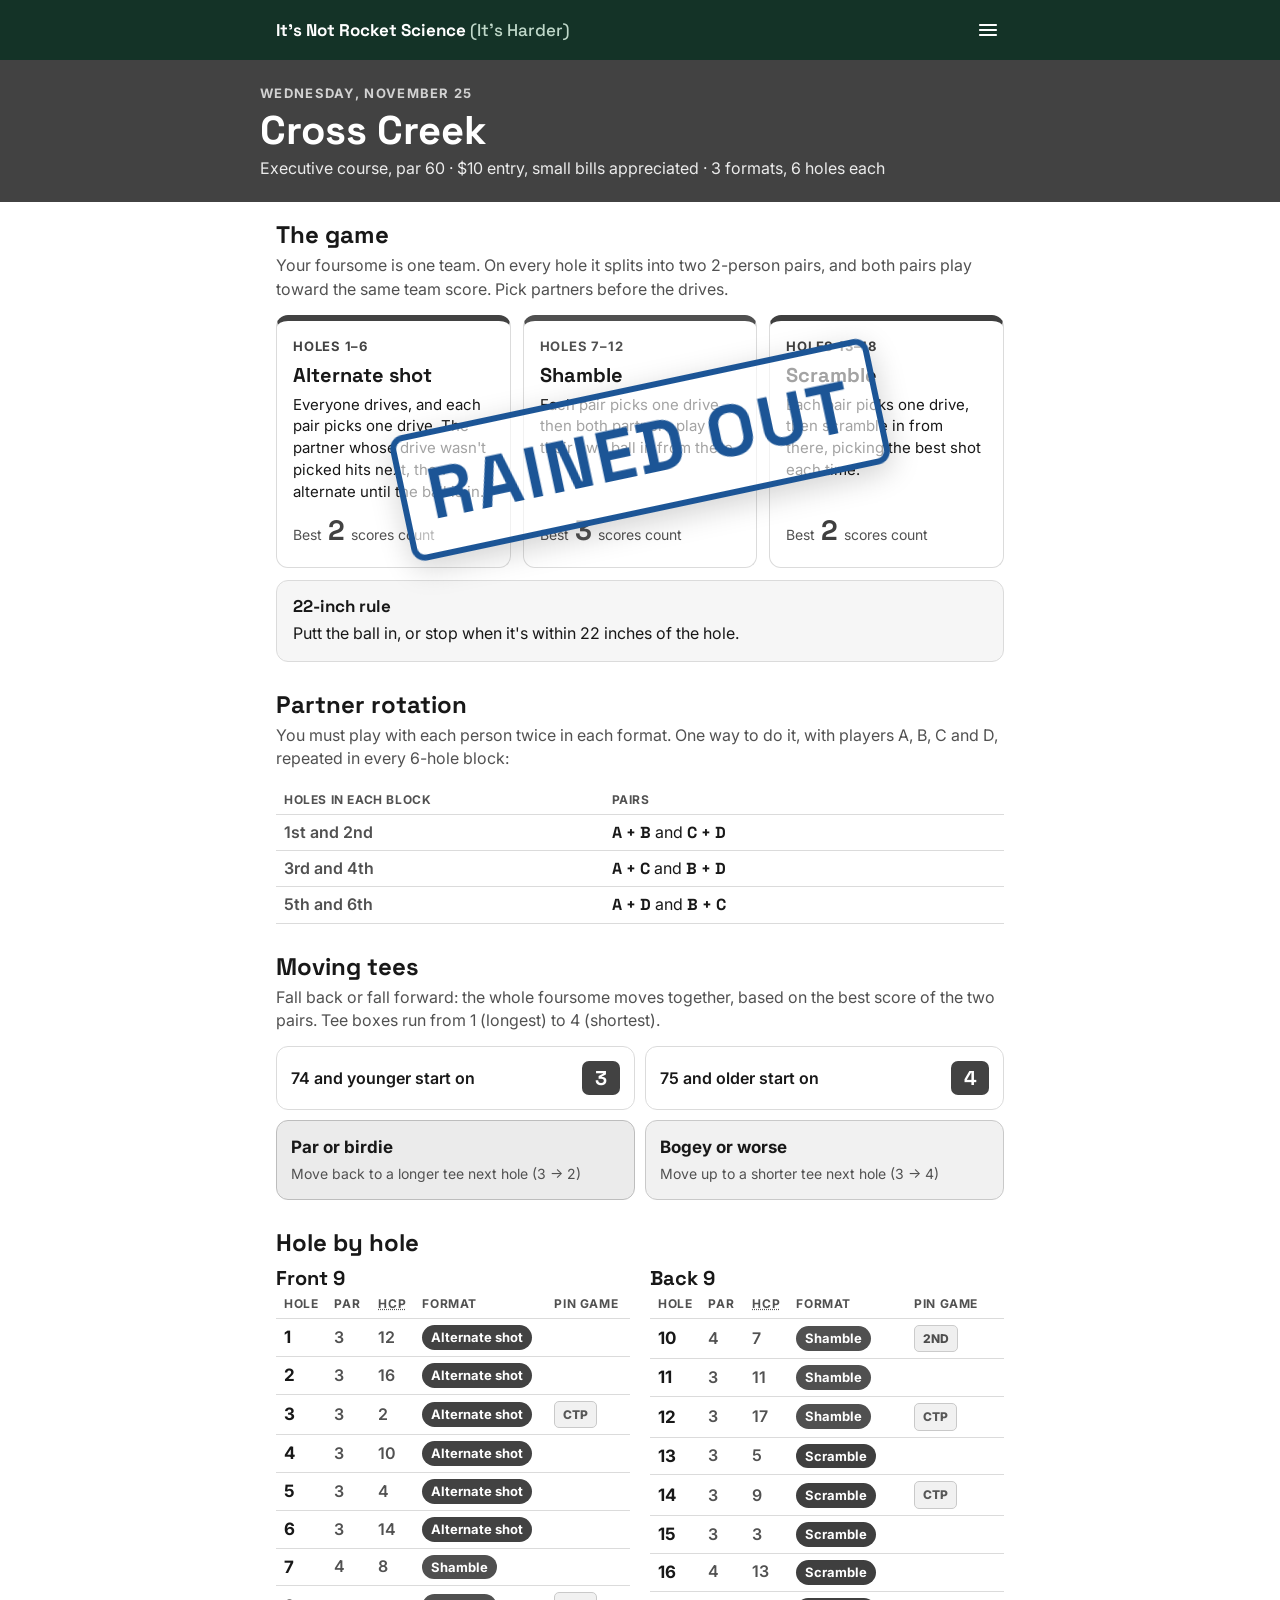
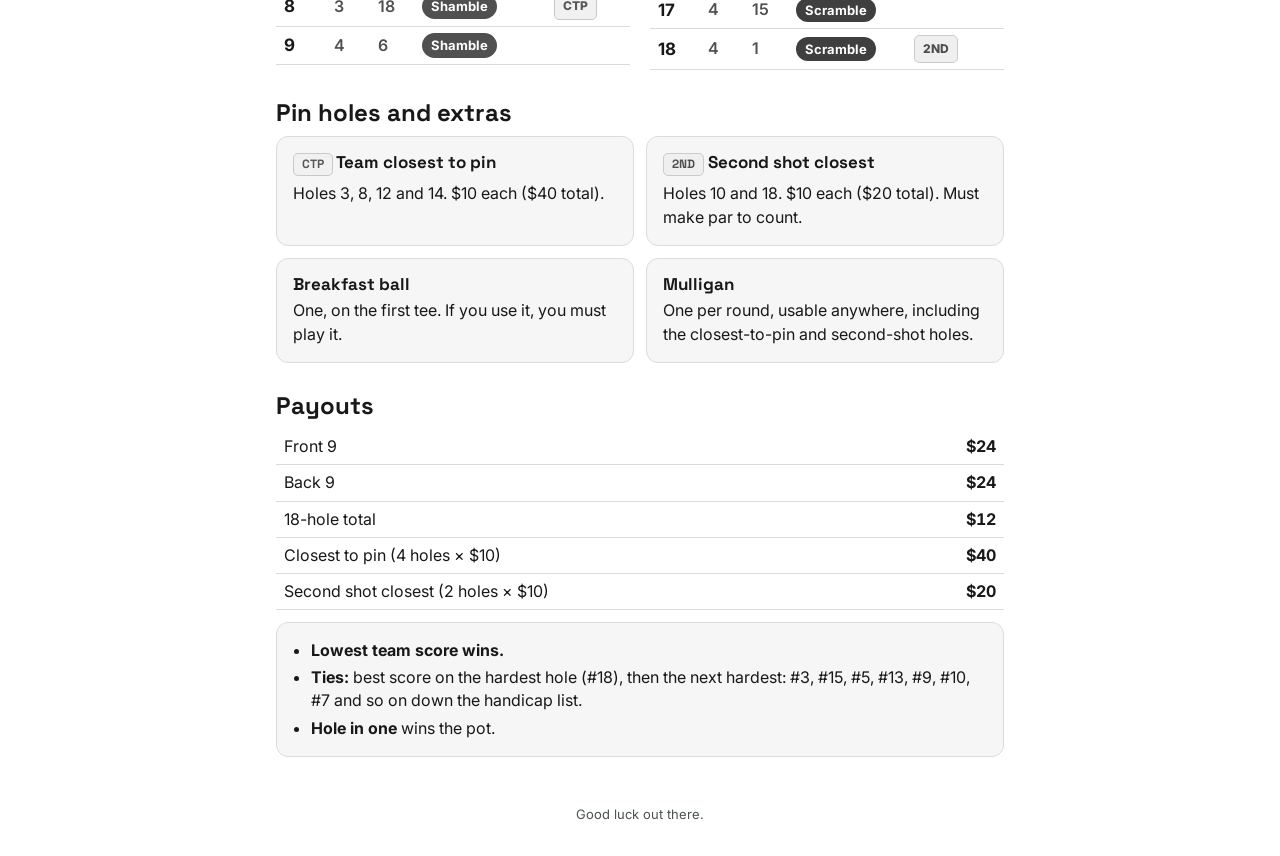
==== commit 85f1bd41: "Add Nov 18 Score Forty game with tee times Archive the Nov 18 round alongside the newer games so pla" ====
--- a/index.html
+++ b/index.html
@@ -18,6 +18,7 @@
   <ul>
     <li><a href="games/2026-11-25.html">Wednesday, Nov 25 · Cross Creek</a></li>
     <li><a href="games/2026-11-23.html">Monday, Nov 23 · Cross Creek</a></li>
+    <li><a href="games/2026-11-18.html">Wednesday, Nov 18 · Cross Creek</a></li>
   </ul>
 </main>
 </body>
--- a/style.css
+++ b/style.css
@@ -12,7 +12,7 @@
 
 /* ---------- Site bar + archive menu ---------- */
 .site-bar { position: sticky; top: 0; z-index: 20; background: var(--green-dark); color: #fff; }
-.site-bar .inner { max-width: 760px; margin: 0 auto; padding: 6px 8px 6px 16px; display: flex; align-items: center; justify-content: space-between; gap: 12px; }
+.site-bar > .inner { max-width: 760px; margin: 0 auto; padding: 6px 8px 6px 16px; display: flex; align-items: center; justify-content: space-between; gap: 12px; }
 .site-title { font-family: "Space Grotesk", sans-serif; font-weight: 700; font-size: 17px; color: #fff; text-decoration: none; line-height: 1.2; }
 .site-title span { color: #BFD8C9; font-weight: 500; }
 .menu-btn { flex-shrink: 0; width: 48px; height: 48px; border: 0; border-radius: 10px; background: transparent; color: #fff; cursor: pointer; display: inline-flex; align-items: center; justify-content: center; }
@@ -55,6 +55,7 @@
 .card ul { padding-left: 18px; }
 .card li + li { margin-top: 4px; }
 .grid2 { display: grid; grid-template-columns: repeat(auto-fit, minmax(260px, 1fr)); gap: 12px; }
+.groups { display: grid; grid-template-columns: repeat(auto-fit, minmax(160px, 1fr)); gap: 12px; }
 .nines { display: grid; grid-template-columns: repeat(auto-fit, minmax(300px, 1fr)); gap: 20px; }
 .nines h3 { font-size: 20px; }
 .nines .sub { font-size: 14px; font-weight: 600; color: var(--green); margin: 2px 0 8px; }
@@ -102,4 +103,13 @@
 .moves .fwd { background: var(--ctp-bg); border: 1px solid var(--ctp-line); }
 .moves b { display: block; font-size: 17px; margin-bottom: 2px; }
 .moves span { font-size: 14px; color: var(--muted); }
-td.par { font-weight: 600; color: var(--muted); width: 44px; }
+td.par, td.hcp { font-weight: 600; color: var(--muted); width: 44px; }
+
+/* ---------- Rained out ----------
+   Add class="rained-out" to <body> and put <p class="rainout-stamp" role="note">Rained out</p>
+   right after the hero. Keep the stamp outside <main>: the grayscale filter would trap a fixed child. */
+.rained-out .hero, .rained-out main { filter: grayscale(1); }
+.rainout-stamp { position: fixed; top: 50%; left: 50%; z-index: 15; transform: translate(-50%, -50%) rotate(-12deg); margin: 0; pointer-events: none;
+  padding: 6px 22px; border: 6px solid var(--nd); border-radius: 14px; background: rgba(255,255,255,.6); color: var(--nd);
+  font-family: "Space Grotesk", sans-serif; font-weight: 700; font-size: clamp(40px, 12vw, 72px); letter-spacing: .04em; text-transform: uppercase; white-space: nowrap;
+  box-shadow: 0 8px 30px rgba(0,0,0,.18); }
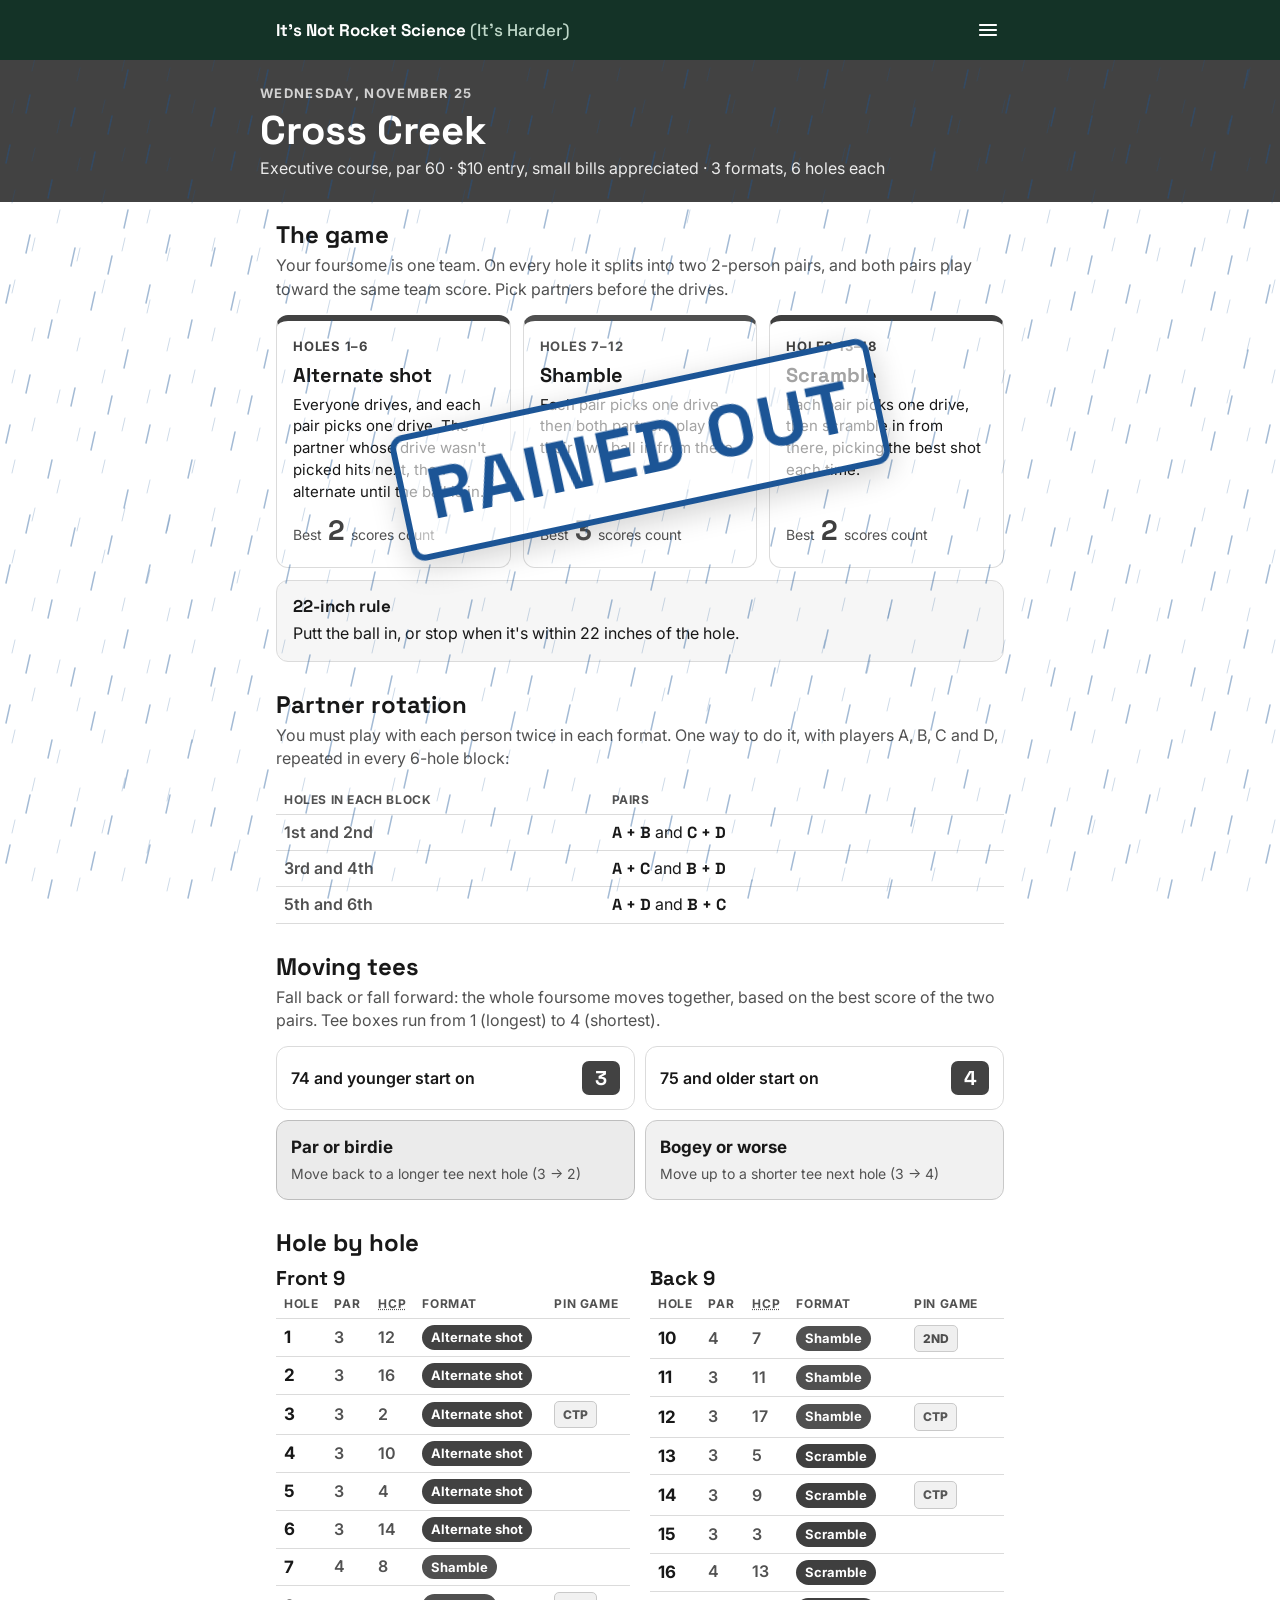
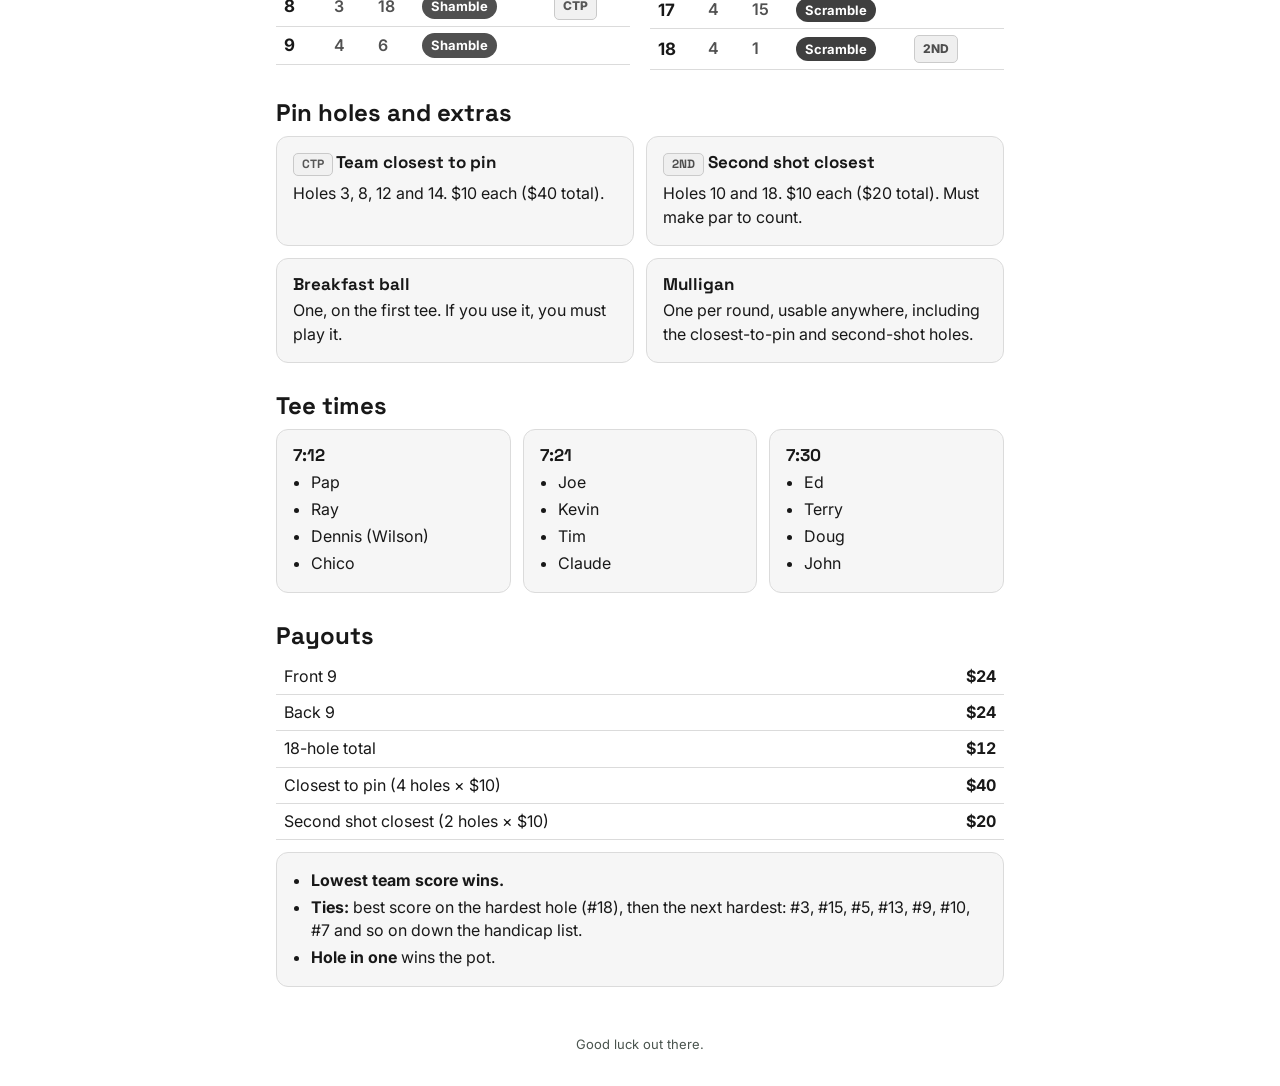
==== commit f9267d92: "Add Nov 16 Stableford game with tee times Archive the Nov 16 round so the game list goes back a full" ====
--- a/index.html
+++ b/index.html
@@ -19,6 +19,7 @@
     <li><a href="games/2026-11-25.html">Wednesday, Nov 25 · Cross Creek</a></li>
     <li><a href="games/2026-11-23.html">Monday, Nov 23 · Cross Creek</a></li>
     <li><a href="games/2026-11-18.html">Wednesday, Nov 18 · Cross Creek</a></li>
+    <li><a href="games/2026-11-16.html">Monday, Nov 16 · Cross Creek</a></li>
   </ul>
 </main>
 </body>
--- a/style.css
+++ b/style.css
@@ -113,3 +113,15 @@
   padding: 6px 22px; border: 6px solid var(--nd); border-radius: 14px; background: rgba(255,255,255,.6); color: var(--nd);
   font-family: "Space Grotesk", sans-serif; font-weight: 700; font-size: clamp(40px, 12vw, 72px); letter-spacing: .04em; text-transform: uppercase; white-space: nowrap;
   box-shadow: 0 8px 30px rgba(0,0,0,.18); }
+
+/* Rain: two fixed layers of streaks (SVG tiles), above the page content but below the stamp (15) and site bar (20).
+   Each layer starts one tile above the screen and slides down exactly one tile, so the loop is seamless.
+   Animating transform (not background-position) keeps it cheap on phones. */
+.rained-out::before, .rained-out::after { content: ""; position: fixed; left: 0; right: 0; bottom: 0; z-index: 10; pointer-events: none; will-change: transform; }
+.rained-out::before { top: -140px; animation: rain-near .55s linear infinite;
+  background-image: url("data:image/svg+xml,%3Csvg xmlns='http://www.w3.org/2000/svg' width='140' height='140'%3E%3Cg stroke='%231C5596' stroke-opacity='.4' stroke-width='1.5' stroke-linecap='round'%3E%3Cpath d='M10 5l-4 18M52 40l-4 18M95 12l-4 18M128 70l-4 18M30 95l-4 18M75 108l-4 18M112 116l-4 18'/%3E%3C/g%3E%3C/svg%3E"); }
+.rained-out::after { top: -90px; animation: rain-far .9s linear infinite;
+  background-image: url("data:image/svg+xml,%3Csvg xmlns='http://www.w3.org/2000/svg' width='90' height='90'%3E%3Cg stroke='%231C5596' stroke-opacity='.22' stroke-width='1' stroke-linecap='round'%3E%3Cpath d='M15 10l-3 13M60 30l-3 13M35 58l-3 13M80 68l-3 13'/%3E%3C/g%3E%3C/svg%3E"); }
+@keyframes rain-near { to { transform: translateY(140px); } }
+@keyframes rain-far { to { transform: translateY(90px); } }
+@media (prefers-reduced-motion: reduce) { .rained-out::before, .rained-out::after { animation: none; } }
